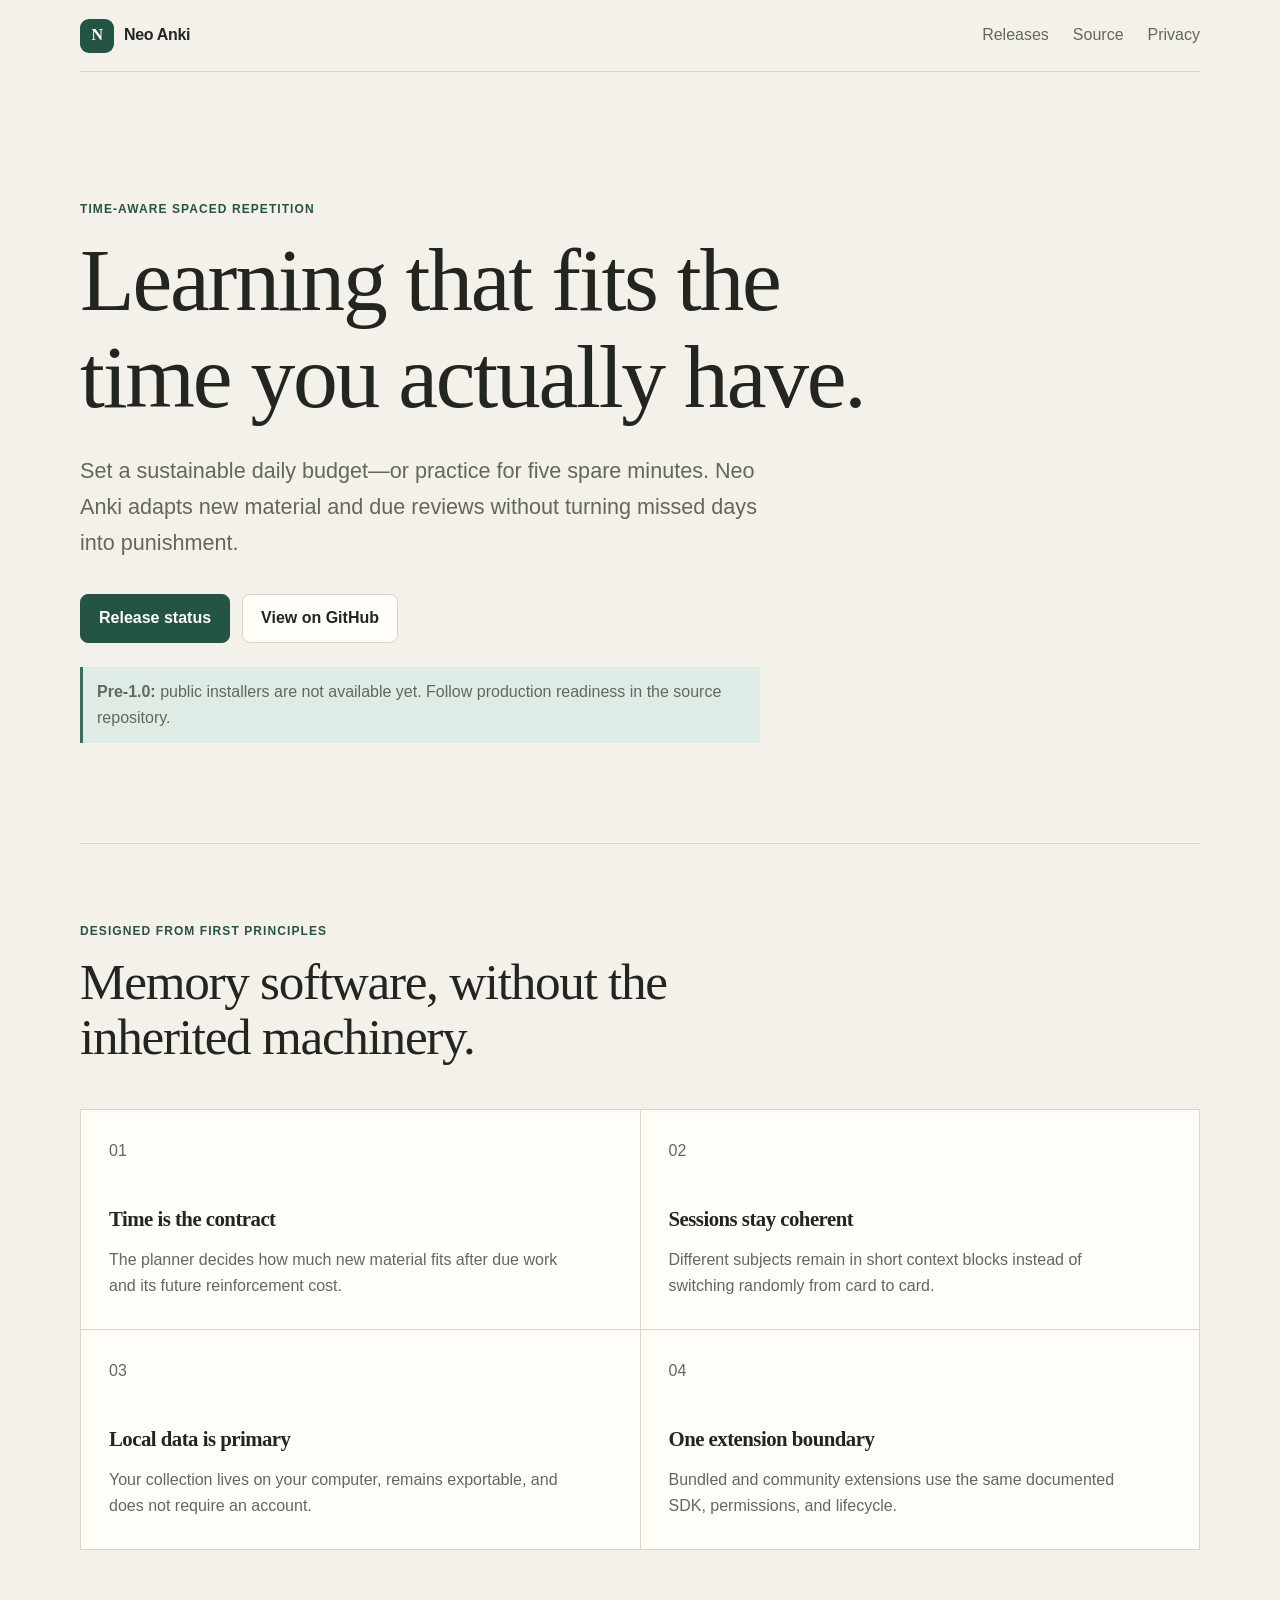
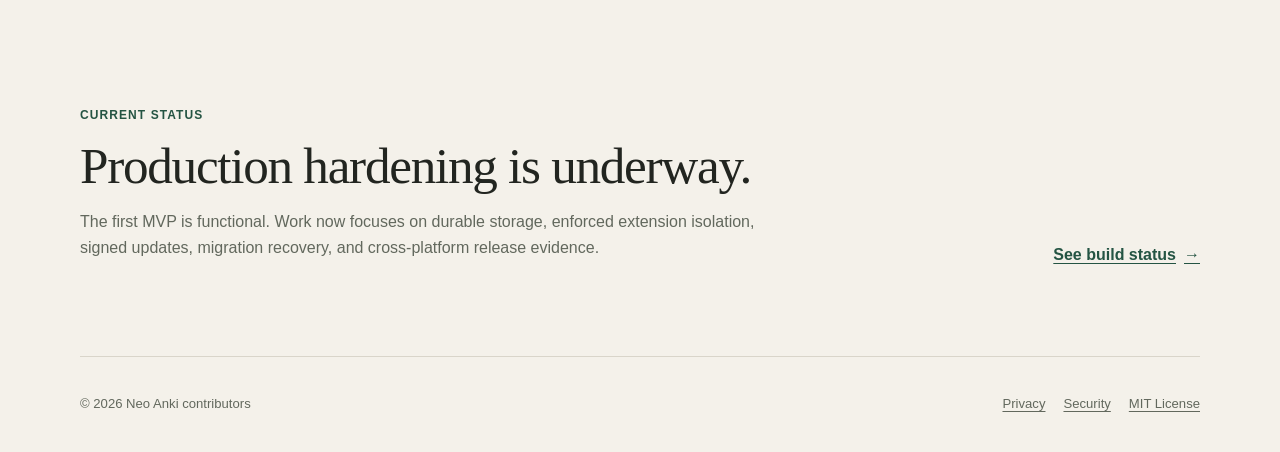
==== index.html @ f73e475f "feat: launch production status website" ====
<!doctype html>
<html lang="en">
  <head>
    <meta charset="UTF-8" />
    <meta name="viewport" content="width=device-width, initial-scale=1" />
    <meta name="description" content="Neo Anki is a calm, time-aware, local-first spaced-repetition desktop application." />
    <meta name="theme-color" content="#f4f1ea" />
    <title>Neo Anki — learning that fits the time you have</title>
    <link rel="stylesheet" href="/assets/styles.css" />
  </head>
  <body>
    <a class="skip-link" href="#main">Skip to content</a>
    <header class="site-header">
      <a class="brand" href="/" aria-label="Neo Anki home"><span aria-hidden="true">N</span>Neo Anki</a>
      <nav aria-label="Primary navigation">
        <a href="/releases.html">Releases</a>
        <a href="https://github.com/neoanki/neo-anki">Source</a>
        <a href="/privacy.html">Privacy</a>
      </nav>
    </header>
    <main id="main">
      <section class="hero">
        <p class="eyebrow">Time-aware spaced repetition</p>
        <h1>Learning that fits the time you actually have.</h1>
        <p class="lede">Set a sustainable daily budget—or practice for five spare minutes. Neo Anki adapts new material and due reviews without turning missed days into punishment.</p>
        <div class="actions">
          <a class="button primary" href="/releases.html">Release status</a>
          <a class="button secondary" href="https://github.com/neoanki/neo-anki">View on GitHub</a>
        </div>
        <p class="release-note"><strong>Pre-1.0:</strong> public installers are not available yet. Follow production readiness in the source repository.</p>
      </section>

      <section class="principles" aria-labelledby="principles-title">
        <div class="section-heading"><p class="eyebrow">Designed from first principles</p><h2 id="principles-title">Memory software, without the inherited machinery.</h2></div>
        <div class="principle-grid">
          <article><span>01</span><h3>Time is the contract</h3><p>The planner decides how much new material fits after due work and its future reinforcement cost.</p></article>
          <article><span>02</span><h3>Sessions stay coherent</h3><p>Different subjects remain in short context blocks instead of switching randomly from card to card.</p></article>
          <article><span>03</span><h3>Local data is primary</h3><p>Your collection lives on your computer, remains exportable, and does not require an account.</p></article>
          <article><span>04</span><h3>One extension boundary</h3><p>Bundled and community extensions use the same documented SDK, permissions, and lifecycle.</p></article>
        </div>
      </section>

      <section class="status" aria-labelledby="status-title">
        <div><p class="eyebrow">Current status</p><h2 id="status-title">Production hardening is underway.</h2><p>The first MVP is functional. Work now focuses on durable storage, enforced extension isolation, signed updates, migration recovery, and cross-platform release evidence.</p></div>
        <a class="text-link" href="https://github.com/neoanki/neo-anki/actions">See build status <span aria-hidden="true">→</span></a>
      </section>
    </main>
    <footer><span>© 2026 Neo Anki contributors</span><span><a href="/privacy.html">Privacy</a><a href="/security.html">Security</a><a href="https://github.com/neoanki/neo-anki/blob/main/LICENSE">MIT License</a></span></footer>
  </body>
</html>
---- assets/styles.css ----
:root { color-scheme: light dark; --bg: #f4f1ea; --surface: #fffdf8; --text: #222520; --soft: #62685d; --line: #d9d5ca; --accent: #356f5b; --accent-strong: #245443; --accent-soft: #dfece5; --focus: #155eef; font-family: Inter, ui-sans-serif, -apple-system, BlinkMacSystemFont, "Segoe UI", sans-serif; }
@media (prefers-color-scheme: dark) { :root { --bg: #1c201d; --surface: #252a26; --text: #f4f2eb; --soft: #b7bdb3; --line: #424940; --accent: #8fc6ae; --accent-strong: #b5dccb; --accent-soft: #293e34; --focus: #8eb6ff; } }
* { box-sizing: border-box; }
html { scroll-behavior: smooth; }
body { min-height: 100vh; margin: 0; color: var(--text); background: var(--bg); font-size: 16px; line-height: 1.65; }
a { color: inherit; text-underline-offset: .2em; }
a:focus-visible, .button:focus-visible { outline: 3px solid var(--focus); outline-offset: 4px; border-radius: 4px; }
.skip-link { position: fixed; z-index: 10; top: 8px; left: 8px; padding: 10px 14px; color: var(--surface); background: var(--text); transform: translateY(-160%); }
.skip-link:focus { transform: none; }
.site-header { width: min(1120px, calc(100% - 40px)); min-height: 72px; display: flex; align-items: center; justify-content: space-between; gap: 24px; margin: 0 auto; border-bottom: 1px solid var(--line); }
.brand { display: inline-flex; align-items: center; gap: 10px; font-weight: 720; text-decoration: none; letter-spacing: -.02em; }
.brand span { width: 34px; height: 34px; display: grid; place-items: center; border-radius: 9px; color: var(--surface); background: var(--accent-strong); font-family: Georgia, serif; }
nav { display: flex; align-items: center; gap: 24px; }
nav a { min-height: 44px; display: inline-flex; align-items: center; color: var(--soft); text-decoration: none; }
nav a:hover, nav a[aria-current="page"] { color: var(--text); }
main { width: min(1120px, calc(100% - 40px)); margin: 0 auto; }
.hero { max-width: 850px; padding: clamp(70px, 10vw, 128px) 0 84px; }
.eyebrow { margin: 0 0 12px; color: var(--accent-strong); font-size: .75rem; font-weight: 750; letter-spacing: .09em; text-transform: uppercase; }
h1, h2, h3 { margin: 0; font-family: Georgia, "Times New Roman", serif; line-height: 1.08; letter-spacing: -.025em; }
h1 { max-width: 820px; font-size: clamp(3rem, 7vw, 6.2rem); font-weight: 500; }
h2 { font-size: clamp(2rem, 4vw, 3.4rem); font-weight: 500; }
h3 { font-size: 1.3rem; }
.lede { max-width: 700px; margin: 28px 0 0; color: var(--soft); font-size: clamp(1.1rem, 2vw, 1.35rem); }
.actions { display: flex; flex-wrap: wrap; gap: 12px; margin-top: 34px; }
.button { min-height: 48px; display: inline-flex; align-items: center; justify-content: center; padding: 10px 18px; border: 1px solid var(--line); border-radius: 8px; font-weight: 700; text-decoration: none; }
.button.primary { color: var(--surface); border-color: var(--accent-strong); background: var(--accent-strong); }
.button.secondary { background: var(--surface); }
.release-note { max-width: 680px; margin-top: 24px; padding: 12px 14px; border-left: 3px solid var(--accent); color: var(--soft); background: var(--accent-soft); }
.principles { padding: 78px 0; border-top: 1px solid var(--line); }
.section-heading { max-width: 720px; margin-bottom: 44px; }
.principle-grid { display: grid; grid-template-columns: repeat(2, minmax(0, 1fr)); border-top: 1px solid var(--line); border-left: 1px solid var(--line); }
.principle-grid article { min-height: 220px; padding: 28px; border-right: 1px solid var(--line); border-bottom: 1px solid var(--line); background: var(--surface); }
.principle-grid article > span { color: var(--soft); font-variant-numeric: tabular-nums; }
.principle-grid h3 { margin-top: 44px; }
.principle-grid p { max-width: 52ch; margin-bottom: 0; color: var(--soft); }
.status { display: flex; align-items: end; justify-content: space-between; gap: 60px; padding: 78px 0; }
.status > div { max-width: 720px; }
.status p:not(.eyebrow) { color: var(--soft); }
.text-link { min-height: 44px; display: inline-flex; align-items: center; gap: 8px; flex: 0 0 auto; color: var(--accent-strong); font-weight: 700; }
.document { max-width: 760px; min-height: calc(100vh - 180px); padding: 72px 0 90px; }
.document h1 { font-size: clamp(2.8rem, 7vw, 5rem); }
.document h2 { margin-top: 44px; font-size: 1.7rem; }
.document p, .document li { color: var(--soft); }
.document .button { margin-top: 16px; color: var(--text); }
.notice { margin-top: 34px; padding: 20px; border: 1px solid var(--line); border-radius: 8px; background: var(--surface); }
.notice p { margin-bottom: 0; }
footer { width: min(1120px, calc(100% - 40px)); min-height: 96px; display: flex; align-items: center; justify-content: space-between; gap: 24px; margin: 0 auto; border-top: 1px solid var(--line); color: var(--soft); font-size: .82rem; }
footer > span:last-child { display: flex; gap: 18px; }
@media (prefers-reduced-motion: reduce) { html { scroll-behavior: auto; } }
@media (max-width: 680px) { .site-header { align-items: flex-start; flex-direction: column; padding: 16px 0; } nav { width: 100%; justify-content: space-between; gap: 12px; } .hero { padding-top: 64px; } h1 { font-size: clamp(2.7rem, 14vw, 4.2rem); } .principle-grid { grid-template-columns: 1fr; } .status { align-items: flex-start; flex-direction: column; gap: 18px; } footer { align-items: flex-start; flex-direction: column; padding: 28px 0; } footer > span:last-child { flex-wrap: wrap; } }
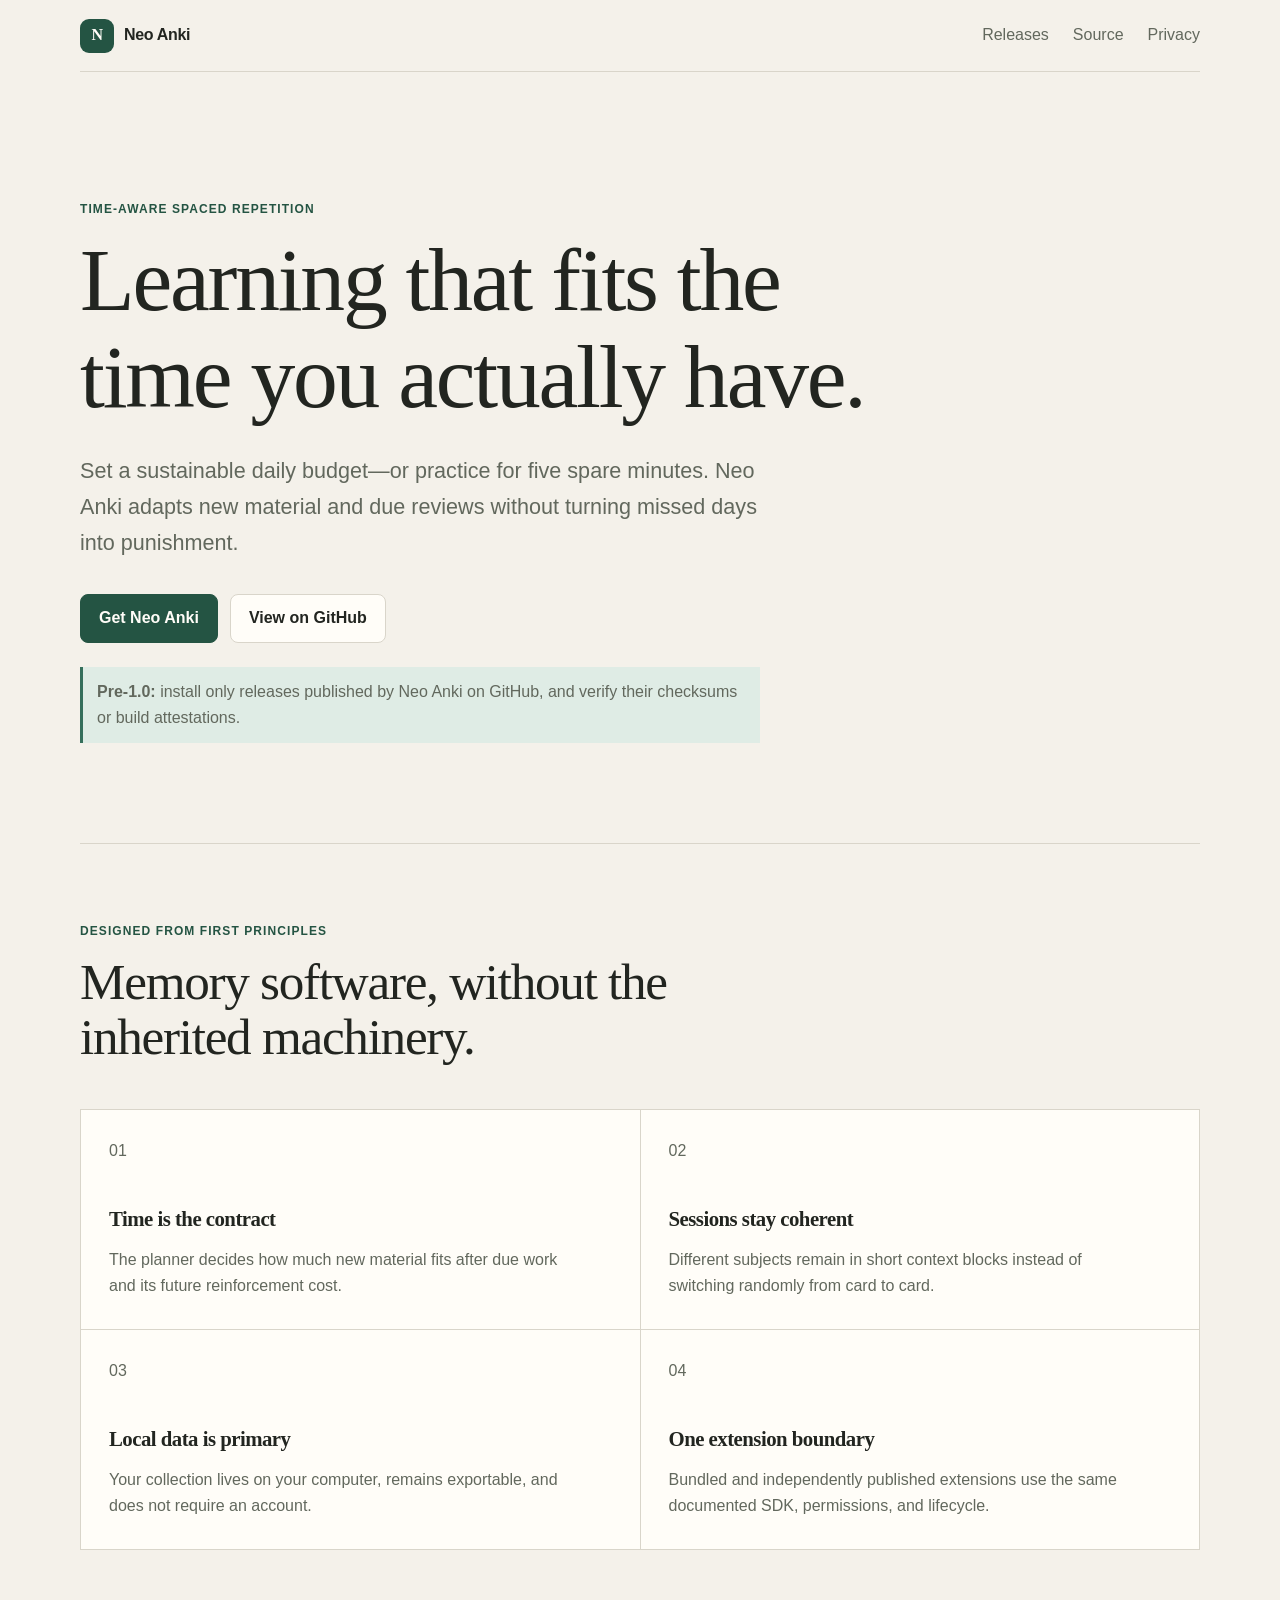
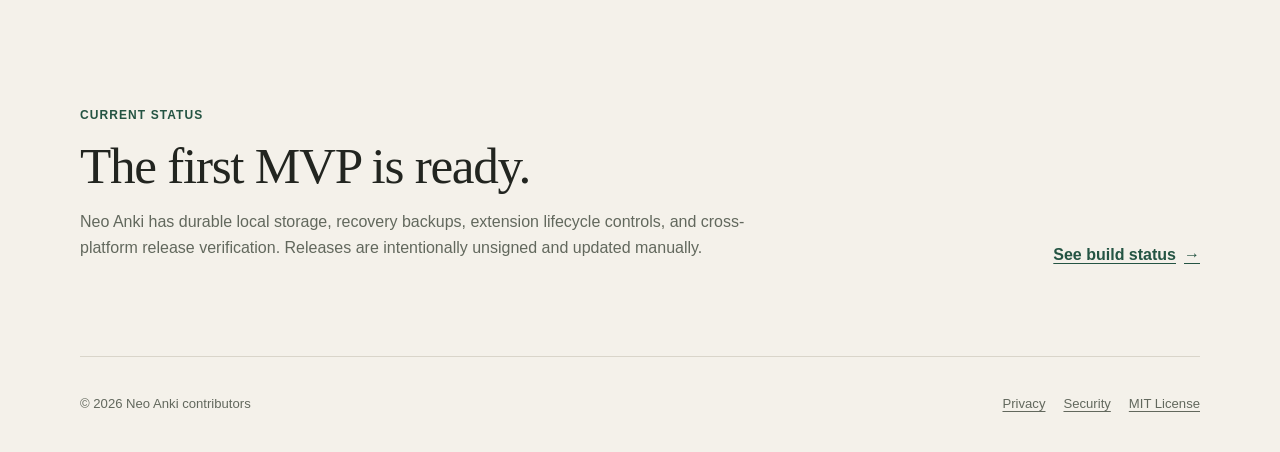
==== commit bd4b7883: "docs: align release and trust wording" ====
--- a/index.html
+++ b/index.html
@@ -24,10 +24,10 @@
         <h1>Learning that fits the time you actually have.</h1>
         <p class="lede">Set a sustainable daily budget—or practice for five spare minutes. Neo Anki adapts new material and due reviews without turning missed days into punishment.</p>
         <div class="actions">
-          <a class="button primary" href="/releases.html">Release status</a>
+          <a class="button primary" href="/releases.html">Get Neo Anki</a>
           <a class="button secondary" href="https://github.com/neoanki/neo-anki">View on GitHub</a>
         </div>
-        <p class="release-note"><strong>Pre-1.0:</strong> public installers are not available yet. Follow production readiness in the source repository.</p>
+        <p class="release-note"><strong>Pre-1.0:</strong> install only releases published by Neo Anki on GitHub, and verify their checksums or build attestations.</p>
       </section>
 
       <section class="principles" aria-labelledby="principles-title">
@@ -36,12 +36,12 @@
           <article><span>01</span><h3>Time is the contract</h3><p>The planner decides how much new material fits after due work and its future reinforcement cost.</p></article>
           <article><span>02</span><h3>Sessions stay coherent</h3><p>Different subjects remain in short context blocks instead of switching randomly from card to card.</p></article>
           <article><span>03</span><h3>Local data is primary</h3><p>Your collection lives on your computer, remains exportable, and does not require an account.</p></article>
-          <article><span>04</span><h3>One extension boundary</h3><p>Bundled and community extensions use the same documented SDK, permissions, and lifecycle.</p></article>
+          <article><span>04</span><h3>One extension boundary</h3><p>Bundled and independently published extensions use the same documented SDK, permissions, and lifecycle.</p></article>
         </div>
       </section>
 
       <section class="status" aria-labelledby="status-title">
-        <div><p class="eyebrow">Current status</p><h2 id="status-title">Production hardening is underway.</h2><p>The first MVP is functional. Work now focuses on durable storage, enforced extension isolation, signed updates, migration recovery, and cross-platform release evidence.</p></div>
+        <div><p class="eyebrow">Current status</p><h2 id="status-title">The first MVP is ready.</h2><p>Neo Anki has durable local storage, recovery backups, extension lifecycle controls, and cross-platform release verification. Releases are intentionally unsigned and updated manually.</p></div>
         <a class="text-link" href="https://github.com/neoanki/neo-anki/actions">See build status <span aria-hidden="true">→</span></a>
       </section>
     </main>
--- a/assets/styles.css
+++ b/assets/styles.css
@@ -42,6 +42,7 @@
 .document h2 { margin-top: 44px; font-size: 1.7rem; }
 .document p, .document li { color: var(--soft); }
 .document .button { margin-top: 16px; color: var(--text); }
+.document .button.primary { color: var(--surface); }
 .notice { margin-top: 34px; padding: 20px; border: 1px solid var(--line); border-radius: 8px; background: var(--surface); }
 .notice p { margin-bottom: 0; }
 footer { width: min(1120px, calc(100% - 40px)); min-height: 96px; display: flex; align-items: center; justify-content: space-between; gap: 24px; margin: 0 auto; border-top: 1px solid var(--line); color: var(--soft); font-size: .82rem; }
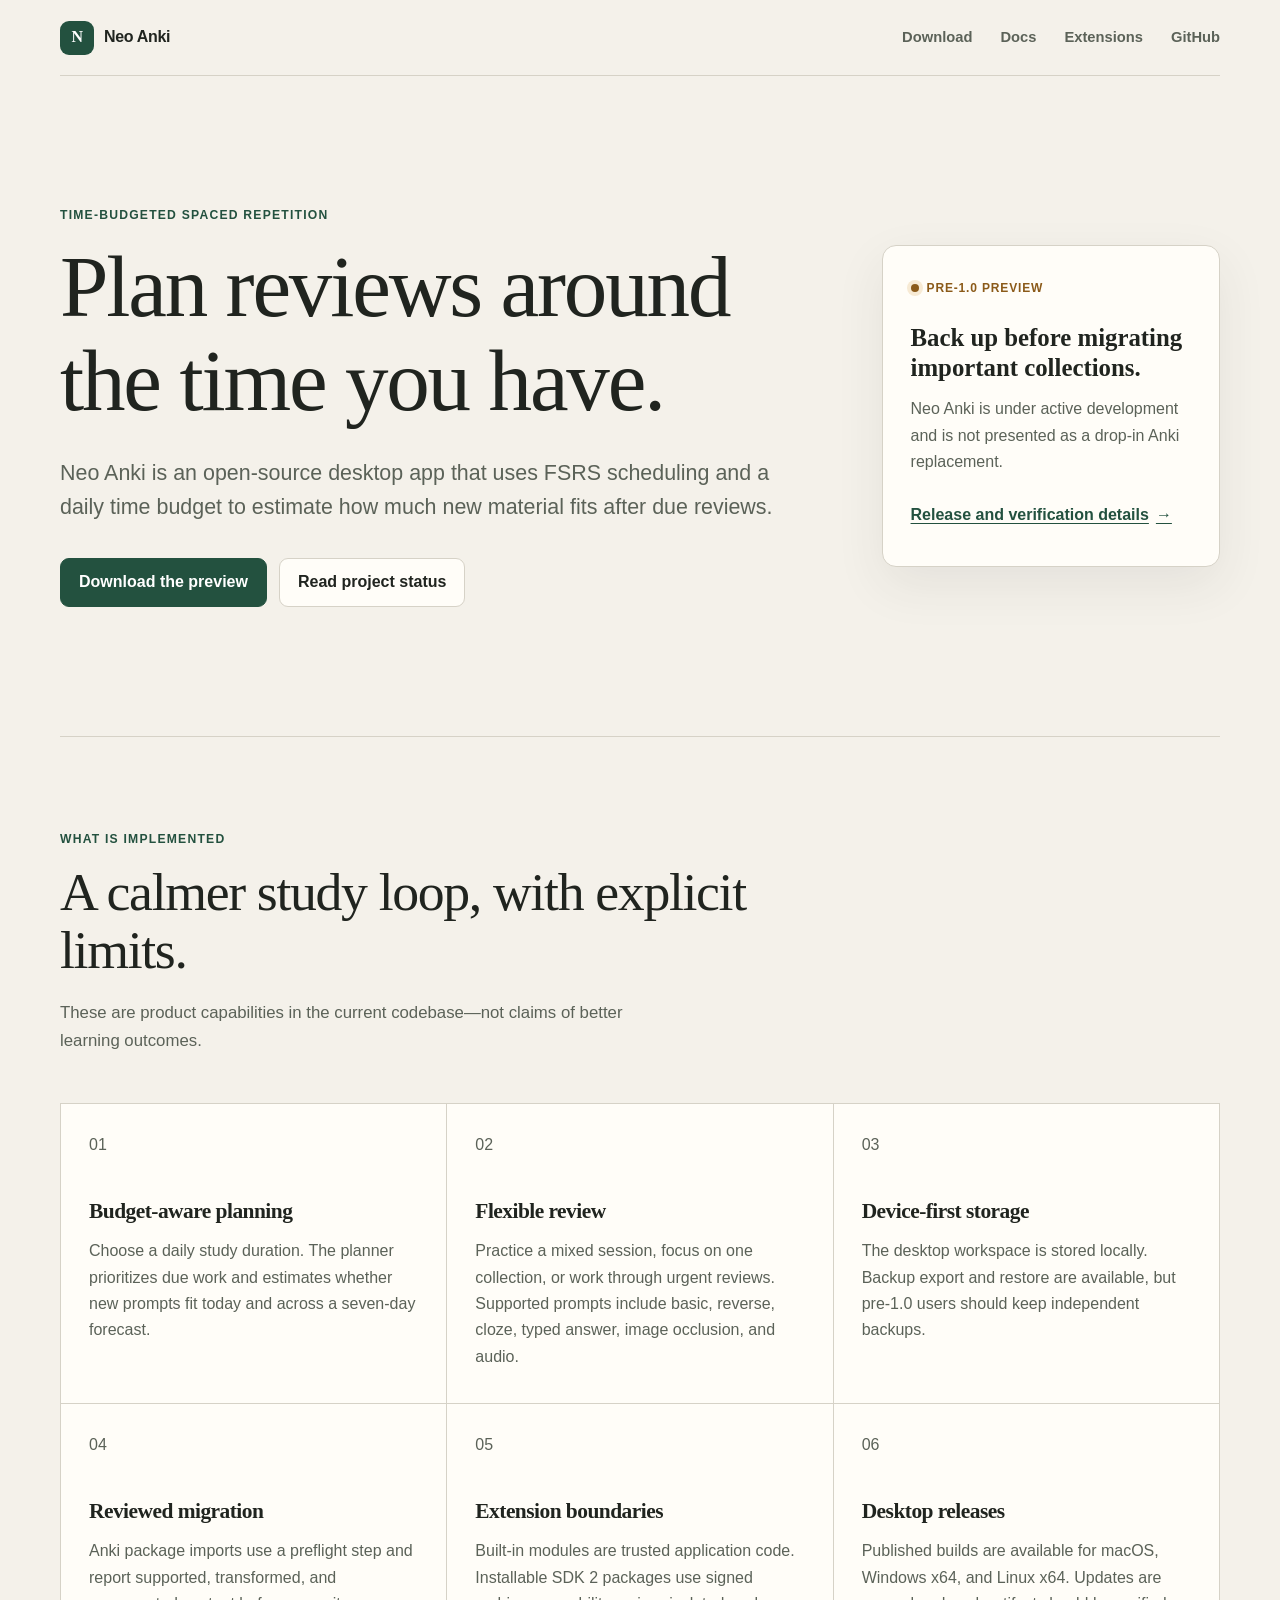
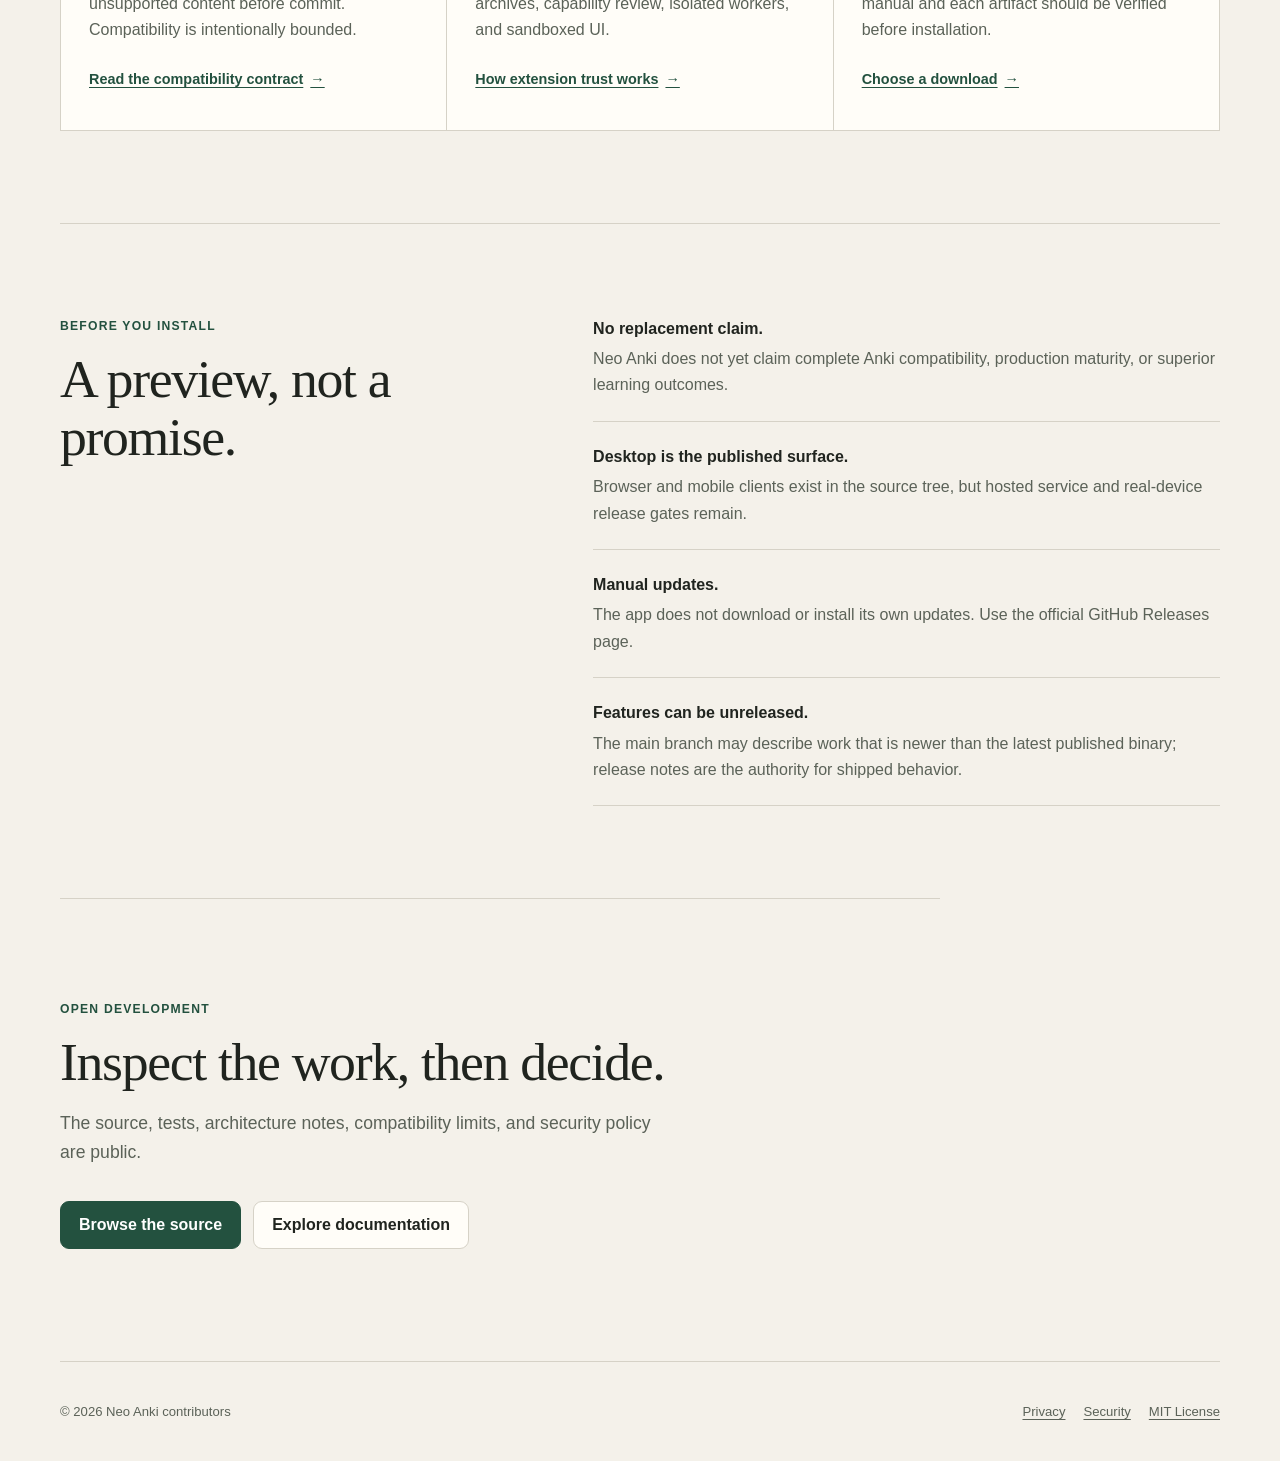
==== commit 031fb526: "Refresh website claims and extension marketplace" ====
--- a/index.html
+++ b/index.html
@@ -3,9 +3,11 @@
   <head>
     <meta charset="UTF-8" />
     <meta name="viewport" content="width=device-width, initial-scale=1" />
-    <meta name="description" content="Neo Anki is a calm, time-aware, local-first spaced-repetition desktop application." />
-    <meta name="theme-color" content="#f4f1ea" />
-    <title>Neo Anki — learning that fits the time you have</title>
+    <meta name="description" content="Neo Anki is an open-source, time-budgeted spaced-repetition desktop app in pre-1.0 development." />
+    <meta name="theme-color" content="#f4f1ea" media="(prefers-color-scheme: light)" />
+    <meta name="theme-color" content="#1b1f1c" media="(prefers-color-scheme: dark)" />
+    <link rel="canonical" href="https://neoanki.github.io/" />
+    <title>Neo Anki — spaced repetition for the time you have</title>
     <link rel="stylesheet" href="/assets/styles.css" />
   </head>
   <body>
@@ -13,38 +15,75 @@
     <header class="site-header">
       <a class="brand" href="/" aria-label="Neo Anki home"><span aria-hidden="true">N</span>Neo Anki</a>
       <nav aria-label="Primary navigation">
-        <a href="/releases.html">Releases</a>
-        <a href="https://github.com/neoanki/neo-anki">Source</a>
-        <a href="/privacy.html">Privacy</a>
+        <a href="/releases.html">Download</a>
+        <a href="/docs.html">Docs</a>
+        <a href="/extensions.html">Extensions</a>
+        <a href="https://github.com/neoanki/neo-anki">GitHub</a>
       </nav>
     </header>
+
     <main id="main">
       <section class="hero">
-        <p class="eyebrow">Time-aware spaced repetition</p>
-        <h1>Learning that fits the time you actually have.</h1>
-        <p class="lede">Set a sustainable daily budget—or practice for five spare minutes. Neo Anki adapts new material and due reviews without turning missed days into punishment.</p>
-        <div class="actions">
-          <a class="button primary" href="/releases.html">Get Neo Anki</a>
-          <a class="button secondary" href="https://github.com/neoanki/neo-anki">View on GitHub</a>
+        <div class="hero-copy">
+          <p class="eyebrow">Time-budgeted spaced repetition</p>
+          <h1>Plan reviews around the time you have.</h1>
+          <p class="lede">Neo Anki is an open-source desktop app that uses FSRS scheduling and a daily time budget to estimate how much new material fits after due reviews.</p>
+          <div class="actions">
+            <a class="button primary" href="/releases.html">Download the preview</a>
+            <a class="button secondary" href="/docs.html#project-status">Read project status</a>
+          </div>
         </div>
-        <p class="release-note"><strong>Pre-1.0:</strong> install only releases published by Neo Anki on GitHub, and verify their checksums or build attestations.</p>
+        <aside class="release-card" aria-label="Release status">
+          <span class="status-label"><i aria-hidden="true"></i>Pre-1.0 preview</span>
+          <strong>Back up before migrating important collections.</strong>
+          <p>Neo Anki is under active development and is not presented as a drop-in Anki replacement.</p>
+          <a href="/releases.html">Release and verification details <span aria-hidden="true">→</span></a>
+        </aside>
       </section>
 
-      <section class="principles" aria-labelledby="principles-title">
-        <div class="section-heading"><p class="eyebrow">Designed from first principles</p><h2 id="principles-title">Memory software, without the inherited machinery.</h2></div>
-        <div class="principle-grid">
-          <article><span>01</span><h3>Time is the contract</h3><p>The planner decides how much new material fits after due work and its future reinforcement cost.</p></article>
-          <article><span>02</span><h3>Sessions stay coherent</h3><p>Different subjects remain in short context blocks instead of switching randomly from card to card.</p></article>
-          <article><span>03</span><h3>Local data is primary</h3><p>Your collection lives on your computer, remains exportable, and does not require an account.</p></article>
-          <article><span>04</span><h3>One extension boundary</h3><p>Bundled and independently published extensions use the same documented SDK, permissions, and lifecycle.</p></article>
+      <section class="feature-section" aria-labelledby="features-title">
+        <div class="section-heading">
+          <p class="eyebrow">What is implemented</p>
+          <h2 id="features-title">A calmer study loop, with explicit limits.</h2>
+          <p>These are product capabilities in the current codebase—not claims of better learning outcomes.</p>
+        </div>
+        <div class="feature-grid">
+          <article><span>01</span><h3>Budget-aware planning</h3><p>Choose a daily study duration. The planner prioritizes due work and estimates whether new prompts fit today and across a seven-day forecast.</p></article>
+          <article><span>02</span><h3>Flexible review</h3><p>Practice a mixed session, focus on one collection, or work through urgent reviews. Supported prompts include basic, reverse, cloze, typed answer, image occlusion, and audio.</p></article>
+          <article><span>03</span><h3>Device-first storage</h3><p>The desktop workspace is stored locally. Backup export and restore are available, but pre-1.0 users should keep independent backups.</p></article>
+          <article><span>04</span><h3>Reviewed migration</h3><p>Anki package imports use a preflight step and report supported, transformed, and unsupported content before commit. Compatibility is intentionally bounded.</p><a href="https://github.com/neoanki/neo-anki/blob/main/docs/anki-compatibility.md">Read the compatibility contract <span aria-hidden="true">→</span></a></article>
+          <article><span>05</span><h3>Extension boundaries</h3><p>Built-in modules are trusted application code. Installable SDK 2 packages use signed archives, capability review, isolated workers, and sandboxed UI.</p><a href="/extensions.html">How extension trust works <span aria-hidden="true">→</span></a></article>
+          <article><span>06</span><h3>Desktop releases</h3><p>Published builds are available for macOS, Windows x64, and Linux x64. Updates are manual and each artifact should be verified before installation.</p><a href="/releases.html">Choose a download <span aria-hidden="true">→</span></a></article>
         </div>
       </section>
 
-      <section class="status" aria-labelledby="status-title">
-        <div><p class="eyebrow">Current status</p><h2 id="status-title">The first MVP is ready.</h2><p>Neo Anki has durable local storage, recovery backups, extension lifecycle controls, and cross-platform release verification. Releases are intentionally unsigned and updated manually.</p></div>
-        <a class="text-link" href="https://github.com/neoanki/neo-anki/actions">See build status <span aria-hidden="true">→</span></a>
+      <section class="limits" aria-labelledby="limits-title">
+        <div>
+          <p class="eyebrow">Before you install</p>
+          <h2 id="limits-title">A preview, not a promise.</h2>
+        </div>
+        <div class="limit-list">
+          <p><strong>No replacement claim.</strong> Neo Anki does not yet claim complete Anki compatibility, production maturity, or superior learning outcomes.</p>
+          <p><strong>Desktop is the published surface.</strong> Browser and mobile clients exist in the source tree, but hosted service and real-device release gates remain.</p>
+          <p><strong>Manual updates.</strong> The app does not download or install its own updates. Use the official GitHub Releases page.</p>
+          <p><strong>Features can be unreleased.</strong> The main branch may describe work that is newer than the latest published binary; release notes are the authority for shipped behavior.</p>
+        </div>
+      </section>
+
+      <section class="closing-cta" aria-labelledby="closing-title">
+        <p class="eyebrow">Open development</p>
+        <h2 id="closing-title">Inspect the work, then decide.</h2>
+        <p>The source, tests, architecture notes, compatibility limits, and security policy are public.</p>
+        <div class="actions">
+          <a class="button primary" href="https://github.com/neoanki/neo-anki">Browse the source</a>
+          <a class="button secondary" href="/docs.html">Explore documentation</a>
+        </div>
       </section>
     </main>
-    <footer><span>© 2026 Neo Anki contributors</span><span><a href="/privacy.html">Privacy</a><a href="/security.html">Security</a><a href="https://github.com/neoanki/neo-anki/blob/main/LICENSE">MIT License</a></span></footer>
+
+    <footer>
+      <span>© 2026 Neo Anki contributors</span>
+      <span><a href="/privacy.html">Privacy</a><a href="/security.html">Security</a><a href="https://github.com/neoanki/neo-anki/blob/main/LICENSE">MIT License</a></span>
+    </footer>
   </body>
 </html>
--- a/assets/styles.css
+++ b/assets/styles.css
@@ -1,51 +1,184 @@
-:root { color-scheme: light dark; --bg: #f4f1ea; --surface: #fffdf8; --text: #222520; --soft: #62685d; --line: #d9d5ca; --accent: #356f5b; --accent-strong: #245443; --accent-soft: #dfece5; --focus: #155eef; font-family: Inter, ui-sans-serif, -apple-system, BlinkMacSystemFont, "Segoe UI", sans-serif; }
-@media (prefers-color-scheme: dark) { :root { --bg: #1c201d; --surface: #252a26; --text: #f4f2eb; --soft: #b7bdb3; --line: #424940; --accent: #8fc6ae; --accent-strong: #b5dccb; --accent-soft: #293e34; --focus: #8eb6ff; } }
+:root {
+  color-scheme: light dark;
+  --bg: #f4f1ea;
+  --surface: #fffdf8;
+  --surface-raised: #ffffff;
+  --text: #20241f;
+  --soft: #5b6258;
+  --line: #d6d2c7;
+  --accent: #39745f;
+  --accent-strong: #23513f;
+  --on-accent: #ffffff;
+  --accent-soft: #dfece5;
+  --warning: #8b5a19;
+  --warning-soft: #f7ead4;
+  --focus: #155eef;
+  --shadow: 0 18px 50px rgb(45 52 46 / 8%);
+  font-family: Inter, ui-sans-serif, -apple-system, BlinkMacSystemFont, "Segoe UI", sans-serif;
+}
+
+@media (prefers-color-scheme: dark) {
+  :root {
+    --bg: #1b1f1c;
+    --surface: #242925;
+    --surface-raised: #292f2a;
+    --text: #f4f2eb;
+    --soft: #b7bdb3;
+    --line: #414840;
+    --accent: #91c8b0;
+    --accent-strong: #b8dfce;
+    --on-accent: #15271f;
+    --accent-soft: #293e34;
+    --warning: #f0c27a;
+    --warning-soft: #3d3122;
+    --focus: #8eb6ff;
+    --shadow: 0 18px 50px rgb(0 0 0 / 20%);
+  }
+}
+
 * { box-sizing: border-box; }
 html { scroll-behavior: smooth; }
 body { min-height: 100vh; margin: 0; color: var(--text); background: var(--bg); font-size: 16px; line-height: 1.65; }
-a { color: inherit; text-underline-offset: .2em; }
-a:focus-visible, .button:focus-visible { outline: 3px solid var(--focus); outline-offset: 4px; border-radius: 4px; }
-.skip-link { position: fixed; z-index: 10; top: 8px; left: 8px; padding: 10px 14px; color: var(--surface); background: var(--text); transform: translateY(-160%); }
+a { color: inherit; text-underline-offset: .2em; text-decoration-thickness: .08em; }
+a:hover { text-decoration-thickness: .12em; }
+a:focus-visible, .button:focus-visible { outline: 3px solid var(--focus); outline-offset: 4px; border-radius: 5px; }
+code { padding: .12em .34em; border: 1px solid var(--line); border-radius: 5px; color: var(--text); background: var(--surface); font-family: "SFMono-Regular", Consolas, "Liberation Mono", monospace; font-size: .88em; overflow-wrap: anywhere; }
+
+.skip-link { position: fixed; z-index: 100; top: 8px; left: 8px; padding: 10px 14px; color: var(--surface); background: var(--text); transform: translateY(-160%); transition: transform 160ms ease-out; }
 .skip-link:focus { transform: none; }
-.site-header { width: min(1120px, calc(100% - 40px)); min-height: 72px; display: flex; align-items: center; justify-content: space-between; gap: 24px; margin: 0 auto; border-bottom: 1px solid var(--line); }
-.brand { display: inline-flex; align-items: center; gap: 10px; font-weight: 720; text-decoration: none; letter-spacing: -.02em; }
-.brand span { width: 34px; height: 34px; display: grid; place-items: center; border-radius: 9px; color: var(--surface); background: var(--accent-strong); font-family: Georgia, serif; }
-nav { display: flex; align-items: center; gap: 24px; }
-nav a { min-height: 44px; display: inline-flex; align-items: center; color: var(--soft); text-decoration: none; }
+.site-header { width: min(1160px, calc(100% - 48px)); min-height: 76px; display: flex; align-items: center; justify-content: space-between; gap: 28px; margin: 0 auto; border-bottom: 1px solid var(--line); }
+.brand { min-height: 44px; display: inline-flex; align-items: center; gap: 10px; flex: 0 0 auto; font-weight: 750; text-decoration: none; letter-spacing: -.02em; }
+.brand span { width: 34px; height: 34px; display: grid; place-items: center; border-radius: 9px; color: var(--on-accent); background: var(--accent-strong); font-family: Georgia, serif; }
+nav { display: flex; align-items: center; gap: clamp(14px, 2.3vw, 28px); }
+nav a { min-height: 44px; display: inline-flex; align-items: center; position: relative; color: var(--soft); font-size: .92rem; font-weight: 650; text-decoration: none; }
+nav a::after { width: 100%; height: 2px; position: absolute; right: 0; bottom: 5px; left: 0; content: ""; background: var(--accent); transform: scaleX(0); transform-origin: right; transition: transform 180ms ease-out; }
 nav a:hover, nav a[aria-current="page"] { color: var(--text); }
-main { width: min(1120px, calc(100% - 40px)); margin: 0 auto; }
-.hero { max-width: 850px; padding: clamp(70px, 10vw, 128px) 0 84px; }
-.eyebrow { margin: 0 0 12px; color: var(--accent-strong); font-size: .75rem; font-weight: 750; letter-spacing: .09em; text-transform: uppercase; }
+nav a:hover::after, nav a[aria-current="page"]::after { transform: scaleX(1); transform-origin: left; }
+
+main { width: min(1160px, calc(100% - 48px)); margin: 0 auto; }
+.hero { min-height: 660px; display: grid; grid-template-columns: minmax(0, 1.7fr) minmax(280px, .8fr); align-items: center; gap: clamp(48px, 8vw, 112px); padding: clamp(72px, 10vw, 132px) 0; }
+.hero-copy { max-width: 830px; }
+.eyebrow { margin: 0 0 14px; color: var(--accent-strong); font-size: .76rem; font-weight: 800; letter-spacing: .1em; text-transform: uppercase; }
 h1, h2, h3 { margin: 0; font-family: Georgia, "Times New Roman", serif; line-height: 1.08; letter-spacing: -.025em; }
-h1 { max-width: 820px; font-size: clamp(3rem, 7vw, 6.2rem); font-weight: 500; }
-h2 { font-size: clamp(2rem, 4vw, 3.4rem); font-weight: 500; }
-h3 { font-size: 1.3rem; }
-.lede { max-width: 700px; margin: 28px 0 0; color: var(--soft); font-size: clamp(1.1rem, 2vw, 1.35rem); }
+h1 { max-width: 880px; font-size: clamp(3.2rem, 6.8vw, 6.5rem); font-weight: 500; }
+h2 { font-size: clamp(2.1rem, 4.2vw, 3.6rem); font-weight: 500; }
+h3 { font-size: 1.34rem; font-weight: 600; }
+.lede, .page-lede { max-width: 720px; margin: 28px 0 0; color: var(--soft); font-size: clamp(1.08rem, 1.9vw, 1.34rem); line-height: 1.6; }
 .actions { display: flex; flex-wrap: wrap; gap: 12px; margin-top: 34px; }
-.button { min-height: 48px; display: inline-flex; align-items: center; justify-content: center; padding: 10px 18px; border: 1px solid var(--line); border-radius: 8px; font-weight: 700; text-decoration: none; }
-.button.primary { color: var(--surface); border-color: var(--accent-strong); background: var(--accent-strong); }
+.button { min-height: 48px; display: inline-flex; align-items: center; justify-content: center; padding: 10px 18px; border: 1px solid var(--line); border-radius: 9px; font-weight: 750; text-align: center; text-decoration: none; transition: border-color 180ms ease-out, background-color 180ms ease-out, color 180ms ease-out; }
+.button.primary { color: var(--on-accent); border-color: var(--accent-strong); background: var(--accent-strong); }
+.button.primary:hover { border-color: var(--accent); background: var(--accent); }
 .button.secondary { background: var(--surface); }
-.release-note { max-width: 680px; margin-top: 24px; padding: 12px 14px; border-left: 3px solid var(--accent); color: var(--soft); background: var(--accent-soft); }
-.principles { padding: 78px 0; border-top: 1px solid var(--line); }
-.section-heading { max-width: 720px; margin-bottom: 44px; }
-.principle-grid { display: grid; grid-template-columns: repeat(2, minmax(0, 1fr)); border-top: 1px solid var(--line); border-left: 1px solid var(--line); }
-.principle-grid article { min-height: 220px; padding: 28px; border-right: 1px solid var(--line); border-bottom: 1px solid var(--line); background: var(--surface); }
-.principle-grid article > span { color: var(--soft); font-variant-numeric: tabular-nums; }
-.principle-grid h3 { margin-top: 44px; }
-.principle-grid p { max-width: 52ch; margin-bottom: 0; color: var(--soft); }
-.status { display: flex; align-items: end; justify-content: space-between; gap: 60px; padding: 78px 0; }
-.status > div { max-width: 720px; }
-.status p:not(.eyebrow) { color: var(--soft); }
-.text-link { min-height: 44px; display: inline-flex; align-items: center; gap: 8px; flex: 0 0 auto; color: var(--accent-strong); font-weight: 700; }
-.document { max-width: 760px; min-height: calc(100vh - 180px); padding: 72px 0 90px; }
-.document h1 { font-size: clamp(2.8rem, 7vw, 5rem); }
-.document h2 { margin-top: 44px; font-size: 1.7rem; }
+.button.secondary:hover { border-color: var(--accent); background: var(--accent-soft); }
+.release-card { padding: 28px; border: 1px solid var(--line); border-radius: 14px; background: var(--surface); box-shadow: var(--shadow); }
+.release-card > strong { display: block; margin-top: 22px; font-family: Georgia, "Times New Roman", serif; font-size: 1.55rem; line-height: 1.2; }
+.release-card p { margin: 14px 0 18px; color: var(--soft); }
+.release-card a, .feature-grid article a { min-height: 44px; display: inline-flex; align-items: center; gap: 7px; color: var(--accent-strong); font-weight: 750; }
+.status-label { display: inline-flex; align-items: center; gap: 8px; color: var(--warning); font-size: .75rem; font-weight: 800; letter-spacing: .07em; text-transform: uppercase; }
+.status-label i { width: 8px; height: 8px; display: block; border-radius: 50%; background: currentColor; box-shadow: 0 0 0 4px var(--warning-soft); }
+.status-label.neutral { color: var(--accent-strong); }
+.status-label.neutral i { box-shadow: 0 0 0 4px var(--accent-soft); }
+
+.feature-section { padding: 92px 0; border-top: 1px solid var(--line); }
+.section-heading { max-width: 760px; margin-bottom: 48px; }
+.section-heading > p:last-child { max-width: 62ch; margin-top: 20px; color: var(--soft); font-size: 1.05rem; }
+.feature-grid { display: grid; grid-template-columns: repeat(3, minmax(0, 1fr)); border-top: 1px solid var(--line); border-left: 1px solid var(--line); }
+.feature-grid article { min-height: 300px; padding: 28px; border-right: 1px solid var(--line); border-bottom: 1px solid var(--line); background: var(--surface); }
+.feature-grid article > span { color: var(--soft); font-variant-numeric: tabular-nums; }
+.feature-grid h3 { margin-top: 42px; }
+.feature-grid p { max-width: 52ch; margin: 15px 0 0; color: var(--soft); }
+.feature-grid article a { margin-top: 14px; font-size: .9rem; }
+.compact-grid { grid-template-columns: repeat(2, minmax(0, 1fr)); margin-top: 24px; }
+.compact-grid article { min-height: 255px; }
+
+.limits { display: grid; grid-template-columns: minmax(240px, .8fr) minmax(0, 1.2fr); gap: clamp(50px, 9vw, 120px); padding: 92px 0; border-top: 1px solid var(--line); }
+.limit-list p { margin: 0; padding: 22px 0; border-bottom: 1px solid var(--line); color: var(--soft); }
+.limit-list p:first-child { padding-top: 0; }
+.limit-list strong { display: block; margin-bottom: 4px; color: var(--text); }
+.closing-cta { max-width: 880px; padding: 100px 0 112px; border-top: 1px solid var(--line); }
+.closing-cta > p:not(.eyebrow) { max-width: 62ch; color: var(--soft); font-size: 1.1rem; }
+
+.document { max-width: 780px; min-height: calc(100vh - 180px); padding: 76px 0 104px; }
+.wide-document { max-width: 980px; }
+.document h1 { font-size: clamp(3rem, 6.5vw, 5.4rem); }
+.document h2 { margin-top: 58px; font-size: clamp(1.8rem, 3.5vw, 2.3rem); }
+.document > p:not(.eyebrow, .page-lede, .callout, .checked-note), .document > ul, .document > ol { max-width: 72ch; }
 .document p, .document li { color: var(--soft); }
-.document .button { margin-top: 16px; color: var(--text); }
-.document .button.primary { color: var(--surface); }
-.notice { margin-top: 34px; padding: 20px; border: 1px solid var(--line); border-radius: 8px; background: var(--surface); }
-.notice p { margin-bottom: 0; }
-footer { width: min(1120px, calc(100% - 40px)); min-height: 96px; display: flex; align-items: center; justify-content: space-between; gap: 24px; margin: 0 auto; border-top: 1px solid var(--line); color: var(--soft); font-size: .82rem; }
-footer > span:last-child { display: flex; gap: 18px; }
-@media (prefers-reduced-motion: reduce) { html { scroll-behavior: auto; } }
-@media (max-width: 680px) { .site-header { align-items: flex-start; flex-direction: column; padding: 16px 0; } nav { width: 100%; justify-content: space-between; gap: 12px; } .hero { padding-top: 64px; } h1 { font-size: clamp(2.7rem, 14vw, 4.2rem); } .principle-grid { grid-template-columns: 1fr; } .status { align-items: flex-start; flex-direction: column; gap: 18px; } footer { align-items: flex-start; flex-direction: column; padding: 28px 0; } footer > span:last-child { flex-wrap: wrap; } }
+.document li + li { margin-top: 10px; }
+.document a:not(.button) { color: var(--accent-strong); font-weight: 650; }
+.document .actions { margin-top: 28px; }
+.notice, .release-summary, .marketplace-status, .status-panel { margin-top: 36px; padding: 24px; border: 1px solid var(--line); border-radius: 12px; background: var(--surface); }
+.notice p { margin: 6px 0 0; }
+.action-notice, .release-summary, .marketplace-status { display: flex; align-items: center; justify-content: space-between; gap: 28px; }
+.action-notice .button, .release-summary .button, .marketplace-status .button { flex: 0 0 auto; }
+.release-summary > div { display: grid; }
+.release-summary span { color: var(--soft); font-size: .82rem; font-weight: 700; }
+.release-summary strong { margin: 2px 0; font-family: Georgia, "Times New Roman", serif; font-size: 2rem; }
+.release-summary small, .platform-grid small { color: var(--soft); }
+.platform-grid { display: grid; grid-template-columns: repeat(3, minmax(0, 1fr)); gap: 12px; margin-top: 22px; }
+.platform-grid article { min-height: 150px; display: flex; flex-direction: column; padding: 22px; border: 1px solid var(--line); border-radius: 10px; background: var(--surface); }
+.platform-grid strong { font-family: Georgia, "Times New Roman", serif; font-size: 1.35rem; }
+.platform-grid span { margin-top: auto; font-weight: 750; }
+.callout { max-width: 100% !important; margin-top: 28px; padding: 18px 20px; border-left: 3px solid var(--accent); background: var(--accent-soft); }
+.callout.warning { border-color: var(--warning); background: var(--warning-soft); }
+.callout strong { color: var(--text); }
+.steps { padding: 0; list-style: none; }
+.steps li { display: grid; grid-template-columns: 42px minmax(0, 1fr); gap: 16px; padding: 22px 0; border-bottom: 1px solid var(--line); }
+.steps li > span { width: 36px; height: 36px; display: grid; place-items: center; border: 1px solid var(--line); border-radius: 50%; color: var(--text); background: var(--surface); font-size: .82rem; font-weight: 800; }
+.steps strong { color: var(--text); }
+.steps p { margin: 4px 0 0; }
+.status-panel { display: grid; grid-template-columns: minmax(210px, .7fr) minmax(0, 1.3fr); gap: 42px; }
+.status-panel h2 { margin-top: 16px; }
+.status-panel p:first-child { margin-top: 0; }
+.status-panel p:last-child { margin-bottom: 0; }
+.doc-grid { display: grid; grid-template-columns: repeat(2, minmax(0, 1fr)); gap: 12px; margin-top: 22px; }
+.doc-grid > a { min-height: 154px; display: flex; flex-direction: column; justify-content: space-between; padding: 22px; border: 1px solid var(--line); border-radius: 10px; color: var(--text) !important; background: var(--surface); text-decoration: none; transition: border-color 180ms ease-out, background-color 180ms ease-out; }
+.doc-grid > a:hover { border-color: var(--accent); background: var(--accent-soft); }
+.doc-grid strong { font-family: Georgia, "Times New Roman", serif; font-size: 1.25rem; }
+.doc-grid span { margin-top: 20px; color: var(--soft); font-size: .92rem; font-weight: 400; }
+.marketplace-status > div { max-width: 560px; }
+.marketplace-status strong { display: block; margin-top: 18px; font-family: Georgia, "Times New Roman", serif; font-size: 1.55rem; }
+.marketplace-status p { margin: 8px 0 0; }
+.checked-note { margin: 10px 0 0; font-size: .82rem; }
+.comparison { display: grid; grid-template-columns: repeat(2, minmax(0, 1fr)); gap: 12px; margin-top: 22px; }
+.comparison article { padding: 26px; border: 1px solid var(--line); border-radius: 10px; background: var(--surface); }
+.comparison article > span { color: var(--accent-strong); font-size: .74rem; font-weight: 800; letter-spacing: .07em; text-transform: uppercase; }
+.comparison h3 { margin-top: 14px; }
+.comparison p { margin-bottom: 0; }
+.not-found { display: flex; flex-direction: column; justify-content: center; }
+
+footer { width: min(1160px, calc(100% - 48px)); min-height: 100px; display: flex; align-items: center; justify-content: space-between; gap: 24px; margin: 0 auto; border-top: 1px solid var(--line); color: var(--soft); font-size: .82rem; }
+footer > span:last-child { display: flex; flex-wrap: wrap; gap: 18px; }
+footer a[aria-current="page"] { color: var(--text); font-weight: 700; }
+
+@media (prefers-reduced-motion: reduce) {
+  html { scroll-behavior: auto; }
+  *, *::before, *::after { scroll-behavior: auto !important; transition-duration: .01ms !important; }
+}
+
+@media (max-width: 900px) {
+  .hero { min-height: 0; grid-template-columns: 1fr; gap: 44px; }
+  .release-card { max-width: 600px; }
+  .feature-grid { grid-template-columns: repeat(2, minmax(0, 1fr)); }
+  .feature-grid article { min-height: 270px; }
+  .limits { grid-template-columns: 1fr; gap: 42px; }
+}
+
+@media (max-width: 680px) {
+  .site-header { width: min(100% - 32px, 1160px); align-items: flex-start; flex-direction: column; gap: 8px; padding: 14px 0 12px; }
+  nav { width: 100%; gap: 4px 18px; flex-wrap: wrap; }
+  nav a { min-height: 40px; }
+  main, footer { width: min(100% - 32px, 1160px); }
+  .hero { padding: 64px 0 74px; }
+  h1 { font-size: clamp(2.75rem, 14vw, 4.2rem); }
+  .feature-section, .limits { padding: 72px 0; }
+  .feature-grid, .compact-grid, .platform-grid, .doc-grid, .comparison, .status-panel { grid-template-columns: 1fr; }
+  .feature-grid article, .compact-grid article { min-height: 0; }
+  .feature-grid h3 { margin-top: 32px; }
+  .document { padding: 60px 0 82px; }
+  .document h2 { margin-top: 48px; }
+  .action-notice, .release-summary, .marketplace-status { align-items: flex-start; flex-direction: column; }
+  .action-notice .button, .release-summary .button, .marketplace-status .button { width: 100%; }
+  .status-panel { gap: 22px; }
+  footer { align-items: flex-start; flex-direction: column; padding: 28px 0; }
+}
